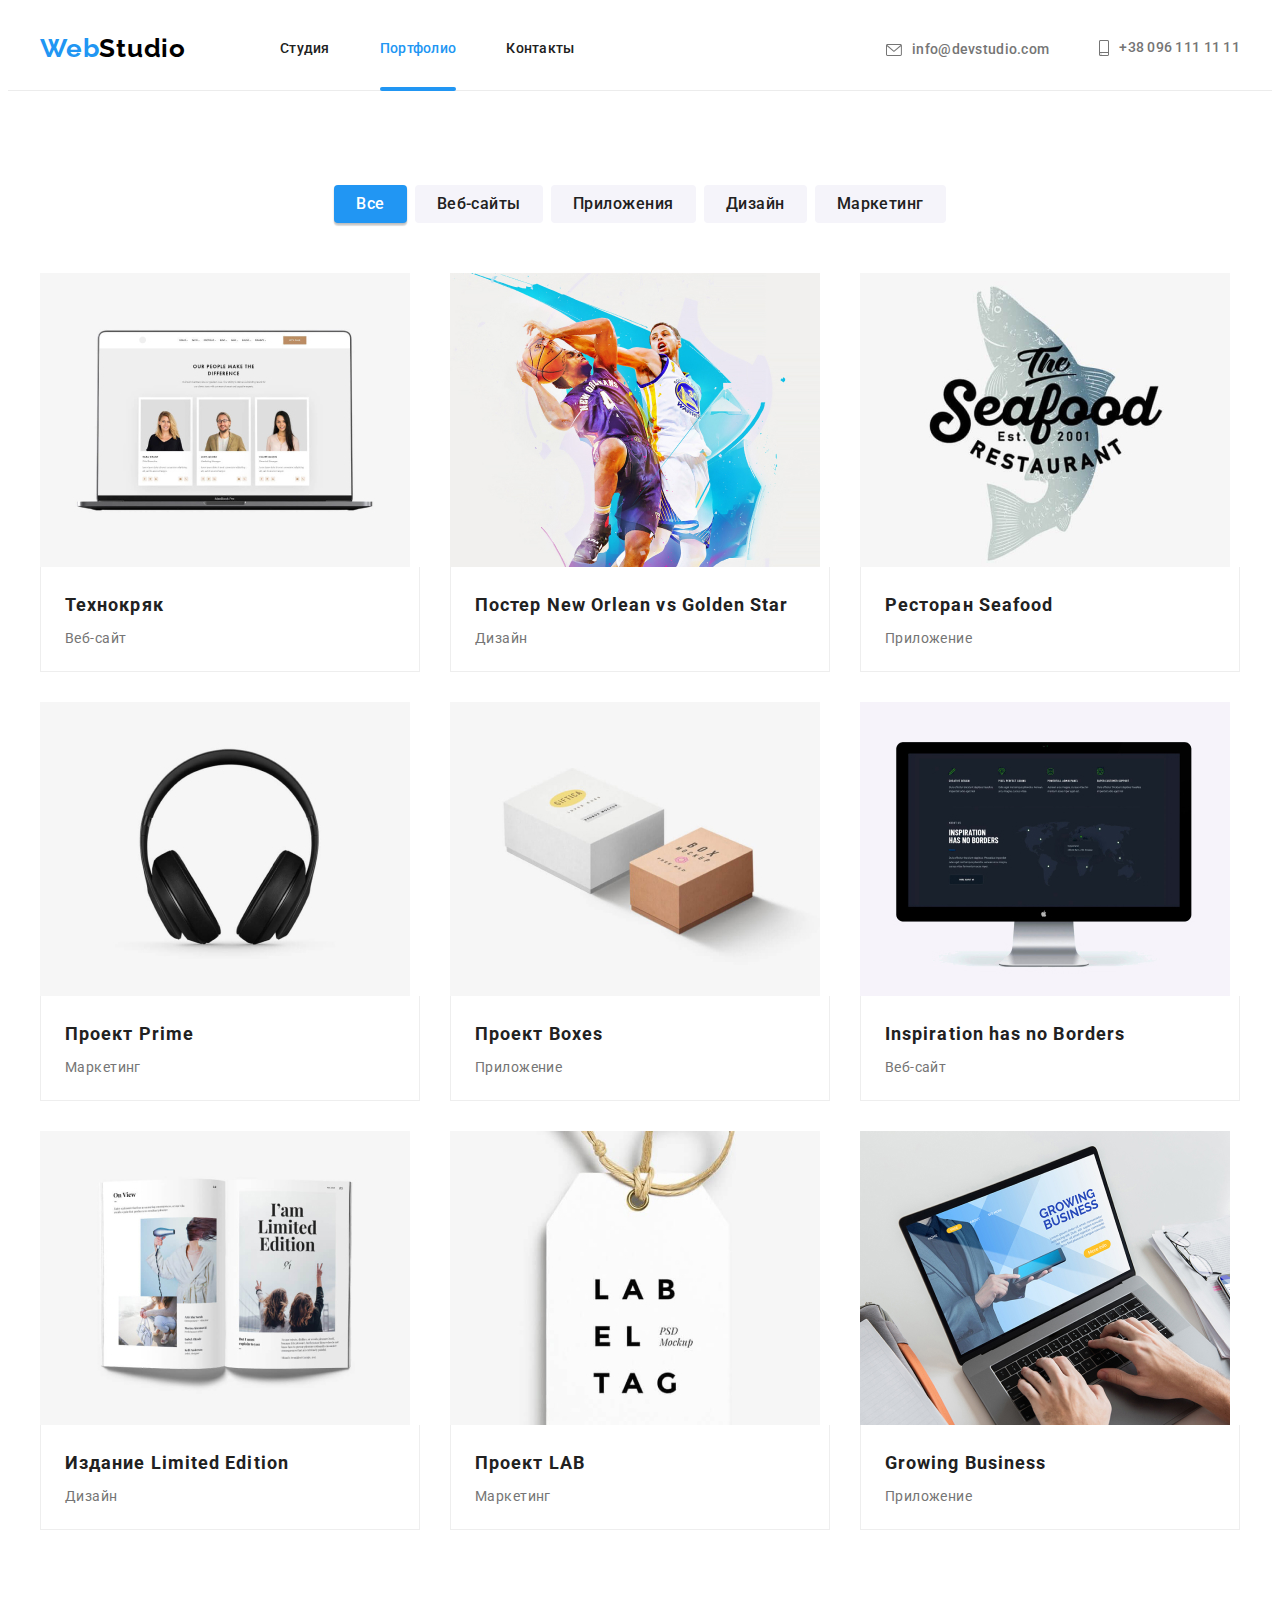
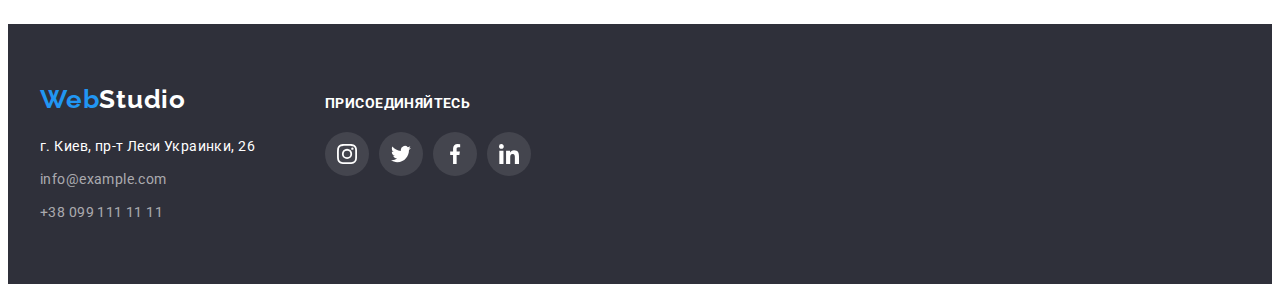
==== portfolio.html @ 0b193ee5 "create portfolio" ====
<!DOCTYPE html>
<html lang="ru">

<head>
    <meta charset="UTF-8">
    <meta http-equiv="X-UA-Compatible" content="IE=edge">
    <meta name="viewport" content="width=device-width, initial-scale=1.0">
    <title>Document</title>
    <link rel="preconnect" href="https://fonts.googleapis.com">
    <link rel="preconnect" href="https://fonts.gstatic.com" crossorigin>
    <link href="https://fonts.googleapis.com/css2?family=Raleway:wght@700&family=Roboto:wght@400;500;700;900&display=swap"
        rel="stylesheet">
        <link rel="stylesheet" href="https://cdnjs.cloudflare.com/ajax/libs/modern-normalize/1.1.0/modern-normalize.min.css"
            integrity="sha512-wpPYUAdjBVSE4KJnH1VR1HeZfpl1ub8YT/NKx4PuQ5NmX2tKuGu6U/JRp5y+Y8XG2tV+wKQpNHVUX03MfMFn9Q=="
            crossorigin="anonymous" referrerpolicy="no-referrer" />
        <link rel="stylesheet" href="./css/styles.css">
</head>
<!--Шапка-->
<body class="forbody">
    
    
    <header class="page-header">
        <div class="container header">
            
        <nav class="nav">
            <a href="/" class="logo">Web<span class="logoheader">Studio</span></a>
            <ul class="section-list nav">
                <li class="nav-item">
                    <a href="index.html" class="link">Студия</a>
                </li>
                <li class="nav-item">
                    <a href="portfolio.html" class="link current">Портфолио</a>
                </li>
                <li class="nav-item">
                    <a href="#" class="link">Контакты</a>
                </li>
            </ul>
        </nav>
        <ul class="section-list header">
            <li class="contacts-item">
                <a href="mailto:info@devstudio.com" class="link envelope">
                    <svg class="icon-link" width="16" height="12">
                        <use href="./images/sprite.svg#envelope"></use>
                    </svg>
                    info@devstudio.com</a>
            </li>
            <li class="contacts-item">
                <a href="tel:+380961111111" class="link smartphone">
                    <svg class="icon-link" width="10" height="16">
                        <use href="./images/sprite.svg#smartphone"></use>
                    </svg>
                    +38 096 111 11 11</a>
            </li>
        </ul>
        </div>
    </header>
    
    <main>
        
        <section class="section">
            <div class="container">
                <h1 class="visually-hidden">portfolio</h1>
    <!--Кнопки фильтров-->
        <ul class="section-list btn">
            <li class="btn-items">
                <button type="button" class="secondary-button current">Все</button>
            </li>
            <li class="btn-items">
                <button type="button" class="secondary-button">Веб-сайты</button>
            </li>
            <li class="btn-items">
                <button type="button" class="secondary-button">Приложения</button>
            </li>
            <li class="btn-items">
                <button type="button" class="secondary-button">Дизайн</button>
            </li>
            <li class="btn-items">
                <button type="button" class="secondary-button">Маркетинг</button>
            </li>
        </ul>
            
        <!--карточки-->
        
        <ul class="section-list cards">
            <li class="cards-suplist">
                <a href="#" class="cards-suplink">
                <div class="cards-overlay">
                  <img src="./images/img9.jpg" alt="карточки наших работников" width="370" class="cards-image">
                  <p class="text-overlay">Технокряк это современная площадка распространения коронавируса. Компании используют эту платформу для цифрового
                шпионажа и атак на защищённые сервера конкурентов.</p>
                </div>
                <div class="card-content">
                <h2 class="cards-subtitle">Технокряк</h2>
                <p class="section-text">Веб-сайт</p>
                </div>
                </a>
            </li>
            <li class="cards-suplist">
                <a href="#" class="cards-suplink">
                <div class="cards-overlay">
                <img src="./images/img10.jpg" alt="два баскетболиста" width="370" class="cards-image">
                    <p class="text-overlay">Технокряк это современная площадка распространения коронавируса. Компании используют эту
                        платформу для цифрового
                        шпионажа и атак на защищённые сервера конкурентов.</p>
                </div>
                <div class="card-content">
                <h2 class="cards-subtitle">Постер <span lang="en"> New Orlean vs Golden Star</span></h2>
                <p class="section-text">Дизайн</p>
                </div>
                </a>
            </li>
            <li class="cards-suplist">
                <a href="#" class="cards-suplink">
                <div class="cards-overlay">
                <img src="./images/img8.jpg" alt="ресторан морской рыбы" width="370" class="cards-image">
                <p class="text-overlay">Технокряк это современная площадка распространения коронавируса. Компании используют эту
                        платформу для цифрового
                        шпионажа и атак на защищённые сервера конкурентов.</p>
                </div>
                <div class="card-content">
                <h2 class="cards-subtitle">Ресторан <span lang="en"> Seafood</span></h2>
                <p class="section-text">Приложение</p>
                </div>
                </a>
            </li>
            <li class="cards-suplist">
                <a href="#" class="cards-suplink">
                <div class="cards-overlay">
                <img src="./images/img11.jpg" alt="наушники" width="370" class="cards-image">
                <p class="text-overlay">Технокряк это современная площадка распространения коронавируса. Компании используют эту
                        платформу для цифрового
                        шпионажа и атак на защищённые сервера конкурентов.</p>
                </div>
                <div class="card-content">
                <h2 class="cards-subtitle">Проект <span lang="en"> Prime</span></h2>
                <p class="section-text">Маркетинг</p>
                </div>
                </a>
            </li>
            <li class="cards-suplist">
                <a href="#" class="cards-suplink">
                <div class="cards-overlay">
                <img src="./images/img12.jpg" alt="две коробочки" width="370" class="cards-image">
                <p class="text-overlay">Технокряк это современная площадка распространения коронавируса. Компании используют эту
                        платформу для цифрового
                        шпионажа и атак на защищённые сервера конкурентов.</p>
                </div>
                <div class="card-content">
                <h2 class="cards-subtitle">Проект <span lang="en"> Boxes</span></h2>
                <p class="section-text">Приложение</p>
                </div>
                </a>
            </li>
            <li class="cards-suplist">
                <a href="#" class="cards-suplink">
                <div class="cards-overlay">
                <img src="./images/img13.jpg" alt="монитор" width="370" class="cards-image">
                <p class="text-overlay">Технокряк это современная площадка распространения коронавируса. Компании используют эту
                        платформу для цифрового
                        шпионажа и атак на защищённые сервера конкурентов.</p>
                </div>
                <div class="card-content">
                <h2 class="cards-subtitle"><span lang="en"> Inspiration has no Borders</span></h2>
                <p class="section-text">Веб-сайт</p>
                </div>
                </a>
            </li>
            <li class="cards-suplist">
                <a href="#" class="cards-suplink">
                <div class="cards-overlay">
                <img src="./images/img14.jpg" alt="книга" width="370" class="cards-image">
                <p class="text-overlay">Технокряк это современная площадка распространения коронавируса. Компании используют эту
                        платформу для цифрового
                        шпионажа и атак на защищённые сервера конкурентов.</p>
                </div>
                <div class="card-content">
                <h2 class="cards-subtitle">Издание <span lang="en"> Limited Edition</span></h2>
                <p class="section-text">Дизайн</p>
                </div>
                </a>
            </li>
            <li class="cards-suplist">
                <a href="#" class="cards-suplink">
                <div class="cards-overlay">
                <img src="./images/img15.jpg" alt="лейбла" width="370" class="cards-image">
                <p class="text-overlay">Технокряк это современная площадка распространения коронавируса. Компании используют эту
                        платформу для цифрового
                        шпионажа и атак на защищённые сервера конкурентов.</p>
                </div>
                <div class="card-content">
                <h2 class="cards-subtitle">Проект <span lang="en"> LAB</span></h2>
                <p class="section-text">Маркетинг</p>
                </div>
                </a>
            </li>
            <li class="cards-suplist">
                <a href="#" class="cards-suplink">
                <div class="cards-overlay">
                <img src="./images/img16.jpg" alt="печатание на ноутбуке" width="370" class="cards-image">
                <p class="text-overlay">Технокряк это современная площадка распространения коронавируса. Компании используют эту
                        платформу для цифрового
                        шпионажа и атак на защищённые сервера конкурентов.</p>
                </div>
                <div class="card-content">
                <h2 class="cards-subtitle"><span lang="en"> Growing Business</span></h2>
                <p class="section-text">Приложение</p>
                </div>
                </a>
            </li>
        </ul>
        </div>
        
        </section>
        
    </main>
    <!--подвал-->
    
    <footer class="section-footer">
        <div class="container footer">
            <div class="container-address">
                <a href="/" class="logo">Web<span class="logoheader">Studio</span></a>
                <address>
                    <ul class="section-list">
                        <li class="footer-item">
                            <a href="https://goo.gl/maps/anP9cVmsHsZmDmLo8" target="_blank" rel="noopener noreferrer"
                                class="footer-link">
                                <span class="footer-link current">г. Киев, пр-т Леси Украинки, 26</span></a>
                        </li>
                        <li class="footer-item">
                            <a href="mailto:info@example.com" class="footer-link">info@example.com</a>
                        </li>
                        <li class="footer-item">
                            <a href="tel:+380991111111" class="footer-link">+38 099 111 11 11</a>
                        </li>
                    </ul>
                </address>
            </div>
            <div class="footer-thumb">
                <strong class="footer-text">присоединяйтесь</strong>
                <ul class="social-list footer">
                    <li class="socials-item">
                        <a href="https://www.instagram.com" class="socials-link footer">
                            <svg class="social-icon" width="20" height="20">
                                <use href="./images/sprite.svg#instagram"></use>
                            </svg>
                        </a>
                    </li>
                    <li class="socials-item">
                        <a href="https://twitter.com" class="socials-link footer">
                            <svg class="social-icon" width="20" height="20">
                                <use href="./images/sprite.svg#twitter"></use>
                            </svg>
                        </a>
                    </li>
                    <li class="socials-item">
                        <a href="https://www.facebook.com" class="socials-link footer">
                            <svg class="social-icon" width="20" height="20">
                                <use href="./images/sprite.svg#facebook"></use>
                            </svg>
                        </a>
                    </li>
                    <li class="socials-item">
                        <a href="https://www.linkedin.com" class="socials-link footer">
                            <svg class="social-icon" width="20" height="20">
                                <use href="./images/sprite.svg#linkedin"></use>
                            </svg>
                        </a>
                    </li>
                </ul>
            </div>
        </div>
    </footer>
</body>

</html>
---- css/styles.css ----
:root {
  --main-bg-color: #e5e5e5;
  --title-text-color: #212121;
  --primary-text-color: #757575;
  --accent-color: #2196f3;
  --primary-bg-color: #ffffff;
  --secondary-bg-color: #2f303a;
  --logo-color: #000000;
  --link-color: #c4c4c4;
  --bg-button-color: #188ce8;
  --bg-team-color: #f5f4fa;
  --cards-border: #eeeeee;
  --social-link-color:#AFB1B8;
  --footer-link-color: rgba(255, 255, 255, 0.6);
  --btn-shadow-color: rgba(0, 0, 0, 0.15);
  --bg-cards-overlay: rgba(33, 150, 243, 0.9);
  --card-set-gap: 30px;
  --transition-duration: 250ms;
  --transition-timing-function: cubic-bezier(0.4, 0, 0.2, 1);
}

h1,
h2,
h3,
h4,
h5,
h6,
p,
ul {
  margin: 0;
  padding: 0;
  list-style: none;
}

.forbody {
  color: var(--primary-bg-color);
  background-color: var(--primary-bg-color);
  font-family: 'Roboto', sans-serif;
  font-size: 14px;
}

/* --------Header-------- */

.page-header {
  border-bottom: 1px solid #ececec;
  background-color: var(--primary-bg-color);
}

.container.header {
  display: flex;
  align-items: center;
}

.container.nav {
  display: flex;
  align-items: center;
}

.nav {
  display: flex;
  text-align: center;
}

.section-list {
  padding: 0;
  margin: 0;
  list-style: none;
}

.section-list.nav {
  display: flex;
  align-items: center;
}

.nav-item:not(:last-child) {
  margin-right: 50px;
}

.section-list.header {
  display: flex;
  justify-content: center;
  align-items: baseline;
  /* align-items: center; */
  margin-left: auto;
}

.link {
  display: inline-block;
  padding-bottom: 32px;
  padding-top: 32px;
}

.contacts-item  {
  display: flex;
  text-align: center;
}

.contacts-item:not(:last-child) {
  margin-right: 50px;
}

.section {
  padding-top: 94px;
  padding-bottom: 94px;
}



/*logo*/
.logo {
  font-family: 'Raleway', sans-serif;
  font-weight: 700;
  font-size: 26px;
  line-height: 1.19em;
  letter-spacing: 0.03em;
  text-decoration: none;

  color: var(--accent-color);
}

.nav .logo {
  padding-bottom: 25px;
  padding-top: 24px;
  margin-right: 94px;
}

.logoheader {
  color: var(--logo-color);
}

/*шапка*/
.link {
  display: flex;
  align-items: center;
  font-weight: 500;
  font-size: 14px;
  line-height: 1.14em;
  letter-spacing: 0.02em;
  text-decoration: none;
  color: var(--title-text-color);
  transition: color var(--transition-duration) var(--transition-timing-function);
}

.link::after {
  content: "";
  display: flex;
  position: absolute;
  opacity: 0;
  width: 100%;
  height: 4px;
  bottom: -2px;
  border-radius: 2px;
  background-color: var(--accent-color);
  transition: opacity var(--transition-duration)
      var(--transition-timing-function),
    background-color var(--transition-duration)
      var(--transition-timing-function);
}

.link.current:hover::after,
.link.current:focus::after {
  opacity: 1;
}

.current::after {
  content: "";
  opacity: 1;
}

.icon-link {
  fill: var(--primary-text-color);
  margin-right: 10px;
  fill: currentColor;
}



.link:hover,
.link:focus {
  color: var(--accent-color);
}

.current {
  position: relative;
  color: var(--accent-color);
}


/* .current::after {
  content: "";
  display: flex;
  width: 100%;
  height: 4px;
  border-radius: 2px;
  background-color: var(--accent-color);
} */

.contacts-item .link {
  color: var(--primary-text-color);
}

.contacts-item .link:hover,
.contacts-item .link:focus {
  color: var(--accent-color);
}

.contacts-item .link.current {
  color: var(--accent-color);
}
/*герой*/

.section.hero {
  background-color: var(--secondary-bg-color);
  background-image: linear-gradient(
    to right,
    rgba(47, 48, 58, 0.4),
    rgba(47, 48, 58, 0.4) 
    ), 
  url(../images/Img17.jpg);
  background-repeat: no-repeat;
  background-position: center;
  background-size: cover;
  max-width: 1600px;
  height: 600px;
  margin-left: auto;
  margin-right: auto;
  text-align: center;
  padding-bottom: 200px;
  padding-top: 200px;
}

.hero-title {
  font-weight: 900;
  font-size: 44px;
  line-height: 1.36em;
  letter-spacing: 0.06em;
  text-transform: uppercase;
  
  margin-bottom: var(--card-set-gap);
  color: var(--primary-bg-color);
}

.container.hero {
  display: flex;
  max-width: 696px;
}

.hero-button {
  display: inline-block;
  padding: 10px 32px;
  font-weight: 700;
  font-size: 16px;
  line-height: 1.87em;
  align-items: center;
  letter-spacing: 0.06em;
  cursor: pointer;
  color: var(--primary-bg-color);
  min-width: 200px;
  background: var(--accent-color);
  box-shadow: 0px 4px 4px var(--btn-shadow-color);
  border-radius: 4px;
  border: 0;
}

.hero-button:hover,
.hero-button:focus {
  background-color: var(--accent-color);
  color: var(--primary-bg-color);
}

/* feature */

.thumb {
  display: flex;
  justify-content: center;
  align-items: center;
  width: 270px;
  height: 120px;
  background-color: var(--bg-team-color);
  border-radius: 4px;
  margin-bottom: 30px;

}


.section-list.feature {
  display: flex;
  margin: -15px;
}



.text {
  flex-basis: calc((100% -4 * var(--card-set-gap)) / 4);
  /* margin-top: 0;
  margin-bottom: 0; */
  margin: 15px;
}


.section-subtitle {
  font-weight: 700;
  font-size: 14px;
  line-height: 1.14em;
  letter-spacing: 0.03em;
  text-transform: uppercase;
  color: var(--title-text-color);
  margin-bottom: 10px;
}

.section-text {
  font-size: 14px;
  line-height: 1.71em;
  font-weight: 400;
  letter-spacing: 0.03em;

  color: var(--primary-text-color);
}

/* проекты */
.section-title {
  font-weight: 700;
  font-size: 36px;
  line-height: 1.16em;
  text-align: center;
  letter-spacing: 0.03em;
  margin-bottom: 50px;

  color: var(--title-text-color);
}

.section.projects {
  padding-top: 0px;
}

.section-list.projects {
  display: flex;
  margin-top: 0;
  margin-left: 0;
}

.section-item-projects:not(:last-child) {
  margin-right: var(--card-set-gap);
}

.image {
  display: block;
  max-width: 100%;
  height: auto;
}

.section-item-projects {
  position: relative;

}

.text-projects {
  position: absolute;
  display: flex;
  width: 100%;
  height: 70px;
  font-weight: 700;
  font-size: 14px;
  line-height: 1.14;
  text-align: center;
  letter-spacing: 0.03em;
  left: 0;
  bottom: 0;
  justify-content: center;
  align-items: center;
  text-transform: uppercase;
  background-color: rgba(47, 48, 58, 0.8);
  color: var(--primary-bg-color);
}


/*  команда  */

.section-list.about {
  display: flex;
}

.workteam-list:not(:last-child) {
  margin-right: var(--card-set-gap);
}

.workteam-list {
  background-color: var(--primary-bg-color);
  box-shadow: 0px 1px 3px rgba(0, 0, 0, 0.12), 0px 1px 1px rgba(0, 0, 0, 0.14),
    0px 2px 1px rgba(0, 0, 0, 0.2);
  border-radius: 0px 0px 4px 4px;
}

.workteam-subtitle {
  font-weight: 500;
  font-size: 16px;
  line-height: 1.18em;
  text-align: center;
  letter-spacing: 0.03em;
  margin-bottom: 10px;
  color: var(--title-text-color);
}

.section-content {
  padding-left: 32px;
  padding-right: 32px;
  padding-top: 30px;
  padding-bottom: 30px;
}

.section-text.worker {
  font-size: 16px;
  line-height: 1.18em;
  text-align: center;
  letter-spacing: 0.03em;
  margin-bottom: 16px;
  color: var(--primary-text-color);
}

.section.about {
  background-color: var(--bg-team-color);
}

/* -------social-links------- */

.socials-list {
  display: flex;
  justify-content: center;

}

.socials-link {
  display: flex;
  justify-content: center;
  align-items: center;
  width: 44px;
  height: 44px;
  border-radius: 50%;
  color: var(--social-link-color);
  transition: background-color var(--transition-duration) var(--transition-timing-function),
  fill var(--transition-duration) var(--transition-timing-function);
}

.socials-link:hover,
.socials-link:focus {
  background-color: var(--accent-color);
  color: var(--primary-bg-color);
  transition: color ;
}

.socials-item:not(:last-child) {
  margin-right: 10px;
}

.social-icon {
  fill: var(--primary-bg-color);
  fill: currentColor;
}

/* ------examples-clients------ */

.examples-list {
  display: flex;
  align-items: center;
  margin: -15px;
}

.examples-item {
  display: flex;
  justify-content: center;
  align-items: center;
  flex-basis: calc((100% - 6 * var(--card-set-gap)) / 6);
  margin: 15px;

  color: var(--accent-color);
}


.examples-link {
  display: flex;
  justify-content: center;
  align-items: center;
  width: 170px;
  height: 92px;
  border: 1px solid var(--social-link-color);
  border-radius: 4px;
  
  fill: var(--social-link-color);
  transition: fill var(--transition-duration) var(--transition-timing-function),
  border-color var(--transition-duration) var(--transition-timing-function);
}

.examples-link:hover,
.examples-link:focus {

  fill: var(--accent-color);
  border-color: var(--accent-color);

}



/* подвал */

.container.footer {
  display: flex;
  align-items: baseline;
}

.container-address {
  margin-right: 70px;
}

.section-footer .logo {
  display: block;
  margin-bottom: 20px;
}

.footer-item:not(:last-child) {
  margin-bottom: 9px;
}

.section-footer {
  padding-bottom: 60px;
  padding-top: 60px;
  background-color: var(--secondary-bg-color);
}

.section-footer .logoheader {
  color: var(--primary-bg-color);
}

.section-footer .footer-link.current {
  font-size: 14px;
  line-height: 1.71em;
  letter-spacing: 0.03em;
  color: var(--primary-bg-color);
}


.footer-link {
  font-style: normal;
  font-size: 14px;
  line-height: 1.71em;
  letter-spacing: 0.03em;
  color: var(--footer-link-color);
  text-decoration: none;
  transition: color var(--transition-duration) var(--transition-timing-function);
}

.footer-link:hover,
.footer-link:focus {
  color: var(--accent-color);
}

.footer-link.current:hover,
.footer-link.current:focus {
  color: var(--accent-color);
}

.footer-thumb {
  display: flex;
  flex-direction: column;
  align-items: baseline;
  width: 206px;
  height: 80px;

}

.footer-text {
  display: block;
  
  font-size: 14px;
  line-height: 1.14;
  letter-spacing: 0.03em;
  margin-bottom: 20px;
  text-transform: uppercase;
}

.social-list.footer {
  display: flex;

}

.socials-link.footer {
  background-color: rgba(255, 255, 255, 0.1);
  color: var(--primary-bg-color);
  /* transition: fill var(--transition-duration) var(--transition-timing-function),
    background-color var(--transition-duration) var(--transition-timing-function); */
}

.socials-link.footer:hover,
.socials-link.footer:focus {
  background-color: var(--accent-color);
}

/* портфолио */
/* кнопки фильтров */

.secondary-button {
  display: inline-block;
  font-weight: 500;
  font-size: 16px;
  line-height: 1.62em;
  font-family: inherit;
  text-align: center;
  letter-spacing: 0.03em;
  cursor: pointer;
  padding: 6px 22px;
  border: none;
  border-radius: 4px;
  background-color: var(--bg-team-color);
  color: var(--title-text-color);
  transition: color var(--transition-duration) var(--transition-timing-function),
    background-color var(--transition-duration)
      var(--transition-timing-function),
    box-shadow var(--transition-duration) var(--transition-timing-function);
}

.btn-items:not(:last-child) {
  margin-right: 8px;
}

.secondary-button:hover,
.secondary-button:focus {
  background-color: var(--accent-color);
  color: var(--primary-bg-color);
  box-shadow: 0px 3px 1px rgba(0, 0, 0, 0.1), 0px 1px 2px rgba(0, 0, 0, 0.08),
    0px 2px 2px rgba(0, 0, 0, 0.12);
  border-radius: 4px;
}

.secondary-button.current {
  box-shadow: 0px 3px 1px rgba(0, 0, 0, 0.1), 0px 1px 2px rgba(0, 0, 0, 0.08),
    0px 2px 2px rgba(0, 0, 0, 0.12);
  border-radius: 4px;
  background-color: var(--accent-color);
  color: var(--primary-bg-color);
}

.section-list.btn {
  display: flex;
  justify-content: center;
  margin-bottom: 50px;
}

/* карточки */

.cards-suplist {
  flex-basis: calc(100% / 3 - var(--card-set-gap));
  margin-left: var(--card-set-gap);
  margin-top: var(--card-set-gap);
}

.cards-suplink {
  display: block;
  text-decoration: none;
  transition: box-shadow var(--transition-duration)
  var(--transition-timing-function);
}

.cards-overlay {
  position: relative;
  overflow: hidden;
}

.text-overlay {
  position: absolute;
  top: 0;
  left: 0;
  width: 100%;
  height: 100%;
  padding: 63px 24px;
  font-weight: 400;
  font-size: 18px;
  line-height: 1.56em;
  position: absolute;
  letter-spacing: 0.03em;
  color: var(--primary-bg-color);
  background-color: var(--bg-cards-overlay);
  transform: translateY(100%);
  transition: transform var(--transition-duration) 
  var(--transition-timing-function);
}

.cards-suplink:hover .text-overlay,
.cards-suplink:focus .text-overlay {
  transform: translateY(0);
}

.cards-subtitle {
  font-weight: 700;
  font-size: 18px;
  line-height: 2em;
  margin-bottom: 4px;
  letter-spacing: 0.06em;

  color: var(--title-text-color);
}



.cards-suplink:hover, 
.cards-suplink:focus {
  border: 1px solid var(--cards-border);
  box-sizing: border-box;
  box-shadow: 0px 1px 1px rgba(0, 0, 0, 0.12), 0px 4px 4px rgba(0, 0, 0, 0.06), 1px 4px 6px rgba(0, 0, 0, 0.16);
}



.section-list.cards {
  display: flex;
  flex-wrap: wrap;
  background-color: var(--primary-bg-color);
  margin-left: calc(-1 * var(--card-set-gap));
  margin-top: calc(-1 * var(--card-set-gap));
}

.cards-image {
  display: block;
  max-width: 100%;
}

.card-content {
  padding: 20px 24px;
  border-right: 1px solid var(--cards-border);
  border-bottom: 1px solid var(--cards-border);
  border-left: 1px solid var(--cards-border);
}

/* ------------Modal---------------- */

.backdrop {
  position: fixed;
  top: 0;
  left: 0;
  width: 100vw;
  height: 100vh;
  z-index: 2;
  opacity: 1;
  background-color: rgba(0, 0, 0, 0.2);
  transition: opacity var(--transition-duration) var(--transition-timing-function),
   visibility var(--transition-duration) ;
}

.backdrop.is-hidden .modal {
  transform: scale(1.5) rotate(290deg) translate(-50%, -50%);
}

.modal {
  position: absolute;
  top: 50%;
  left: 50%;
  width: 528px;
  min-height: 581px;
  background-color: var(--primary-bg-color);
  box-shadow: 0px 1px 3px rgba(0, 0, 0, 0.12), 0px 1px 1px rgba(0, 0, 0, 0.14), 0px 2px 1px rgba(0, 0, 0, 0.2);
  border-radius: 4px;
  transform: translate(-50%, -50%) rotate(0) scale(1);
  transition: var(--transition-duration);
}

.modal-close {
  display: flex;
  align-items: center;
  justify-content: center;
  cursor: pointer;
  position: absolute;
  top: 14px;
  right: 14px;
  width: 30px;
  height: 30px;
  background-color: transparent;
  border-radius: 50%;
  border: 1px solid rgba(0, 0, 0, 0.1);
}

.is-hidden {
  visibility: hidden;
  opacity: 0;
  pointer-events: none;
}

/* контейнер */
.container {
  width: 1200px;
  margin-left: auto;
  margin-right: auto;
  padding-left: 15px;
  padding-right: 15px;
}

/* Спрятанный заголовок */
.visually-hidden {
  position: absolute;
  white-space: nowrap;
  width: 1px;
  height: 1px;
  overflow: hidden;
  border: 0;
  padding: 0;
  clip: rect(0 0 0 0);
  clip-path: inset(50%);
  margin: -1px;
}
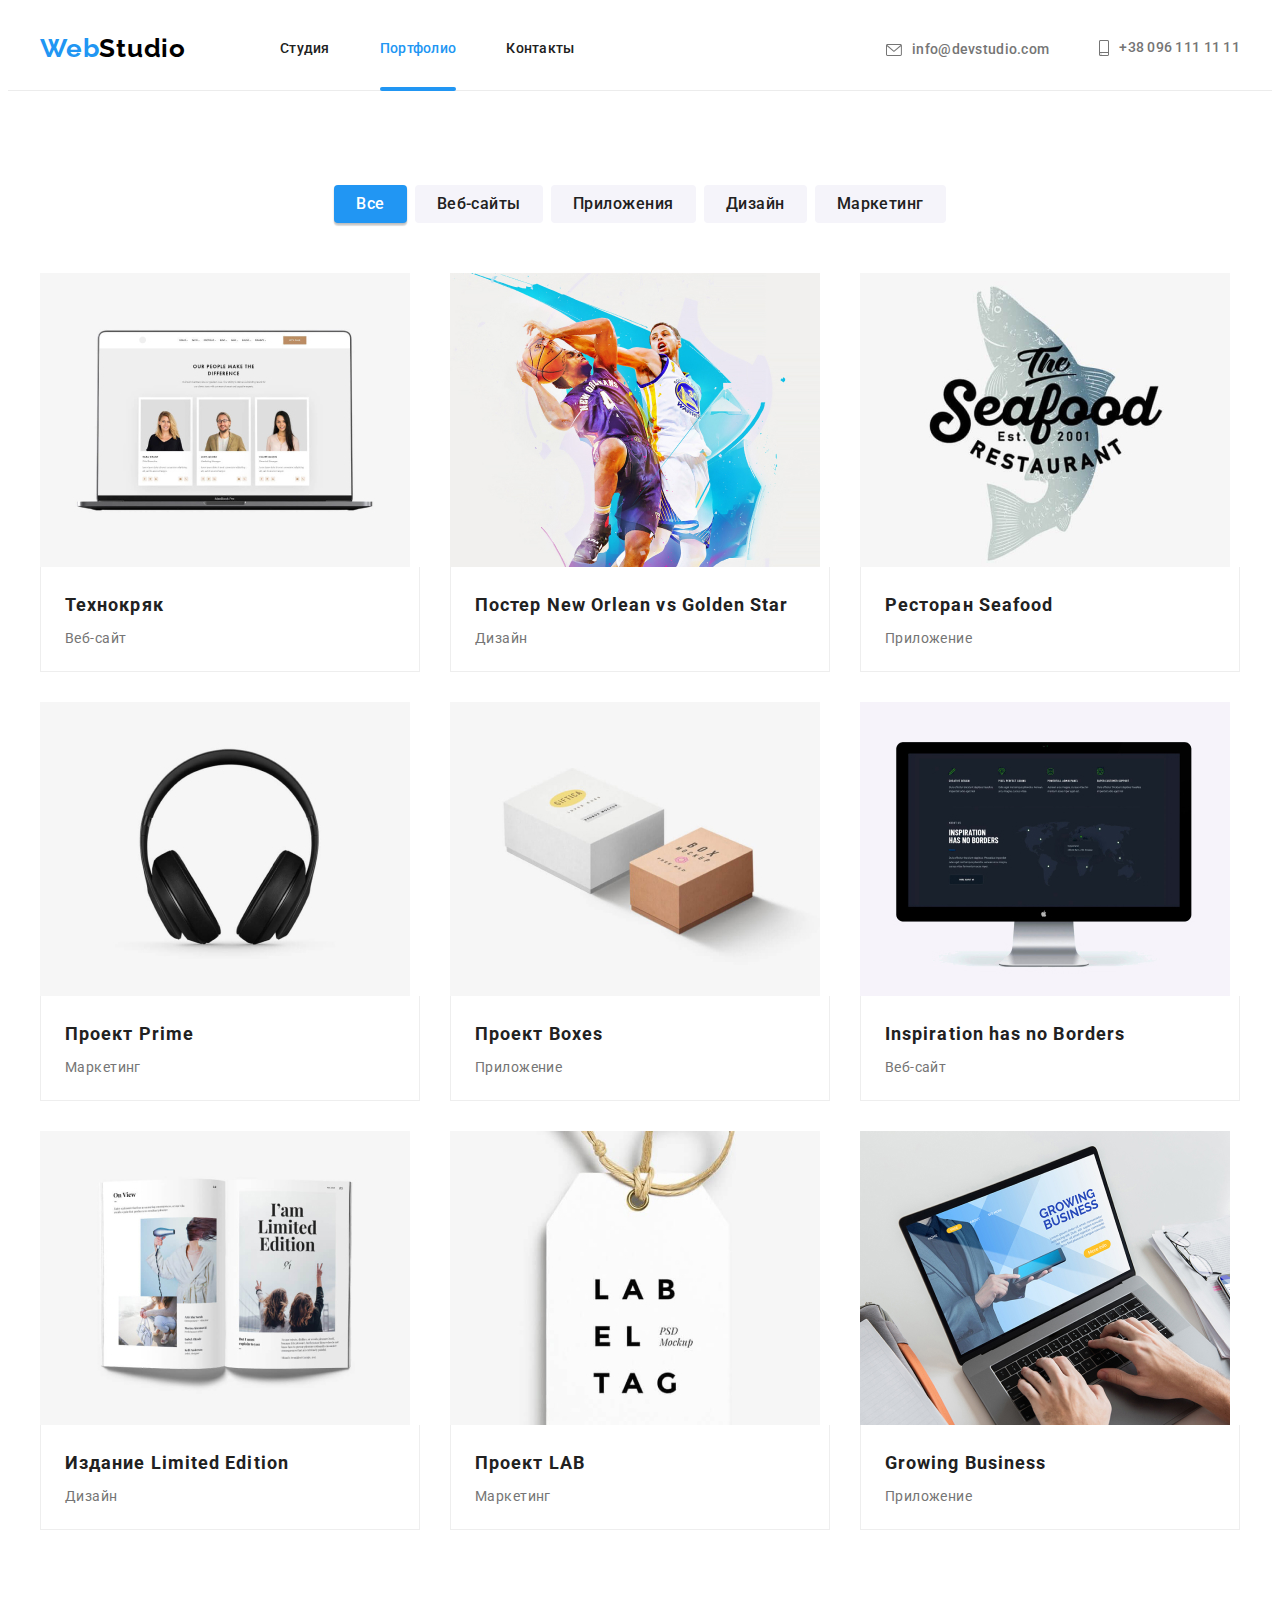
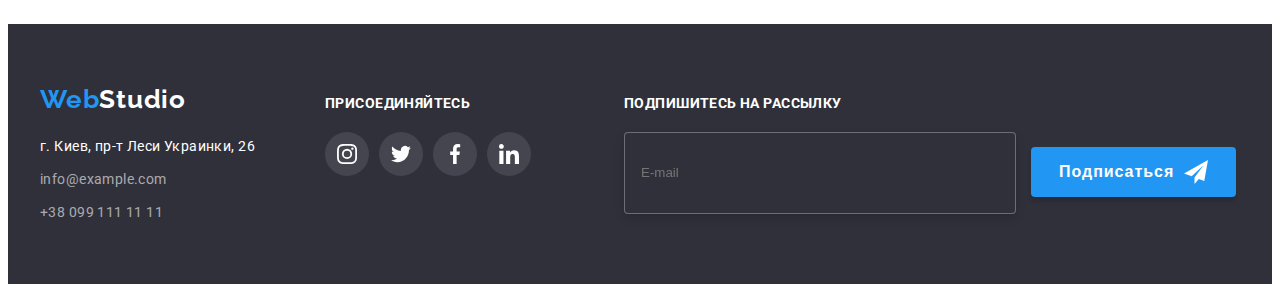
==== commit 33e4fcdf: "Update portfolio" ====
--- a/portfolio.html
+++ b/portfolio.html
@@ -268,6 +268,20 @@
                     </li>
                 </ul>
             </div>
+            <div class="footer-form">
+                <form autocomplete="off">
+                    <strong class="footer-text">Подпишитесь на рассылку</strong>
+                    <label>
+            
+                        <input class="footer-input" type="email" name="email" placeholder="E-mail">
+                    </label>
+                    <button type="submit" class="footer-button">Подписаться
+                        <svg class="icon-send" width="24" height="24">
+                            <use href="./images/sprite.svg#icon-send"></use>
+                        </svg>
+                    </button>
+                </form>
+            </div>
         </div>
     </footer>
 </body>
--- a/css/styles.css
+++ b/css/styles.css
@@ -562,6 +562,7 @@
   display: flex;
   flex-direction: column;
   align-items: baseline;
+  margin-right: 93px;
   width: 206px;
   height: 80px;
 
@@ -585,13 +586,52 @@
 .socials-link.footer {
   background-color: rgba(255, 255, 255, 0.1);
   color: var(--primary-bg-color);
-  /* transition: fill var(--transition-duration) var(--transition-timing-function),
-    background-color var(--transition-duration) var(--transition-timing-function); */
 }
 
 .socials-link.footer:hover,
 .socials-link.footer:focus {
   background-color: var(--accent-color);
+}
+
+/* кнопка футера */
+
+.footer-form {
+  display: flex;
+}
+
+.footer-input {
+  padding: 15px 16px;
+  color: var(--footer-link-color);
+  width: 358px;
+  height: 50px;
+  filter: drop-shadow(0px 4px 4px rgba(0, 0, 0, 0.15));
+  background-color: var(--secondary-bg-color);
+  border: 1px solid rgba(255, 255, 255, 0.3);
+  border-radius: 4px;
+}
+
+.footer-button {
+  display: inline-flex;
+  padding: 10px 28px;
+  margin-left: 12px;
+  font-weight: 700;
+  font-size: 16px;
+  line-height: 1.87em;
+  align-items: center;
+  letter-spacing: 0.06em;
+  cursor: pointer;
+  color: var(--primary-bg-color);
+  min-width: 200px;
+  background: var(--accent-color);
+  box-shadow: 0px 4px 4px var(--btn-shadow-color);
+  border-radius: 4px;
+  border: 0;
+}
+
+.icon-send {
+  margin-left: 10px;
+  align-items: center;
+  fill: currentColor
 }
 
 /* портфолио */
@@ -759,6 +799,94 @@
   border-radius: 4px;
   transform: translate(-50%, -50%) rotate(0) scale(1);
   transition: var(--transition-duration);
+}
+
+.modal-form {
+  display: flex;
+  flex-direction: column;
+  padding: 40px;
+}
+
+.modal-text {
+  font-weight: 700;
+  font-size: 20px;
+  line-height: 1.15;
+  text-align: center;
+  margin-bottom: 12px;
+  letter-spacing: 0.03em;
+  color: var(--title-text-color);
+}
+
+.modal-label {
+  display: flex;
+  flex-direction: column;
+  width: 448px;
+
+}
+
+.label-text {
+  font-weight: 400;
+  font-size: 12px;
+  line-height: 1.16;
+  color: var(--primary-text-color);
+  letter-spacing: 0.01em;
+  margin-bottom: 4px;
+}
+
+.modal-input {
+  margin-bottom: 10px;
+}
+
+.modal-textarea {
+  resize: none;
+}
+
+.modal-textarea::placeholder {
+  font-weight: 400;
+  font-size: 12px;
+  line-height: 1.16;
+  letter-spacing: 0.01em;
+  padding: 12px 16px;
+  color: rgba(117, 117, 117, 0.5);
+}
+
+.modal-contract {
+  font-weight: 400;
+  font-size: 14px;
+  line-height: 1.71;
+  letter-spacing: 0.03em;
+  text-decoration-line: underline;
+  color: var(--accent-color);
+}
+
+
+
+
+.modal-btn {
+  display: flex;
+  justify-content: center;
+  text-align: center;
+  align-items: center;
+  font-family: inherit;
+  width: 200px;
+  height: 50px;
+  margin: 0 auto;
+  cursor: pointer;
+  box-shadow: 0px 4px 4px rgba(0, 0, 0, 0.15);
+  border-radius: 4px;
+  background-color: var(--accent-color);
+  color: var(--primary-bg-color);
+  border: 0;
+}
+
+.checkbox-text {
+  display: block;
+  font-weight: 400;
+  font-size: 14px;
+  line-height: 1.71;
+  letter-spacing: 0.03em;
+  margin-bottom: 30px;
+  color: var(--primary-text-color);
 }
 
 .modal-close {
